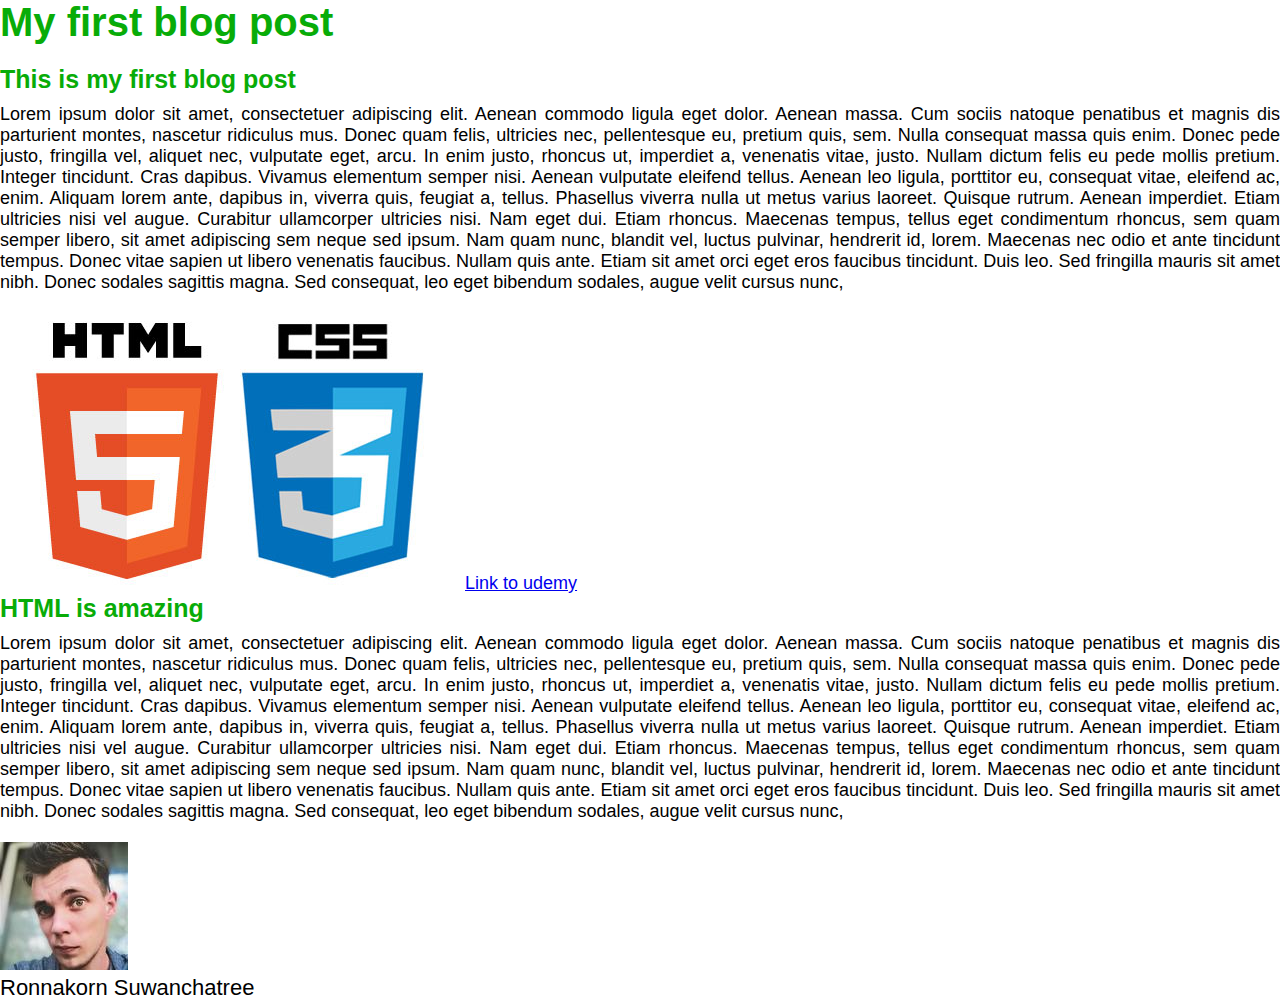
==== index.html @ f3822880 "The CSS box model and use box-sizing" ====
<!DOCTYPE html>
<html>
    
    <head>
        <title>My first blog post</title>
        <link rel="stylesheet" type="text/css" href="stlye.css">
    </head>
    
    <body>
        <h1>My first blog post</h1>
        <h2>This is my first blog post</h2>
        <p class="main-text">
        Lorem ipsum dolor sit amet, consectetuer adipiscing elit. Aenean commodo ligula eget dolor. Aenean massa. Cum sociis natoque penatibus et magnis dis parturient montes, nascetur ridiculus mus. Donec quam felis, ultricies nec, pellentesque eu, pretium quis, sem. Nulla consequat massa quis enim. Donec pede justo, fringilla vel, aliquet nec, vulputate eget, arcu. In enim justo, rhoncus ut, imperdiet a, venenatis vitae, justo. Nullam dictum felis eu pede mollis pretium. Integer tincidunt. Cras dapibus. Vivamus elementum semper nisi. Aenean vulputate eleifend tellus. Aenean leo ligula, porttitor eu, consequat vitae, eleifend ac, enim. Aliquam lorem ante, dapibus in, viverra quis, feugiat a, tellus. Phasellus viverra nulla ut metus varius laoreet. Quisque rutrum. Aenean imperdiet. Etiam ultricies nisi vel augue. Curabitur ullamcorper ultricies nisi. Nam eget dui. Etiam rhoncus. Maecenas tempus, tellus eget condimentum rhoncus, sem quam semper libero, sit amet adipiscing sem neque sed ipsum. Nam quam nunc, blandit vel, luctus pulvinar, hendrerit id, lorem. Maecenas nec odio et ante tincidunt tempus. Donec vitae sapien ut libero venenatis faucibus. Nullam quis ante. Etiam sit amet orci eget eros faucibus tincidunt. Duis leo. Sed fringilla mauris sit amet nibh. Donec sodales sagittis magna. Sed consequat, leo eget bibendum sodales, augue velit cursus nunc,
        </p>
        
        <img src="logo.jpg" alt="HTML5 logo">
        <a href="http://www.udemy.com" target="_blank">Link to udemy</a>
        
        <h2>HTML is amazing</h2>
        <p class="main-text">
        Lorem ipsum dolor sit amet, consectetuer adipiscing elit. Aenean commodo ligula eget dolor. Aenean massa. Cum sociis natoque penatibus et magnis dis parturient montes, nascetur ridiculus mus. Donec quam felis, ultricies nec, pellentesque eu, pretium quis, sem. Nulla consequat massa quis enim. Donec pede justo, fringilla vel, aliquet nec, vulputate eget, arcu. In enim justo, rhoncus ut, imperdiet a, venenatis vitae, justo. Nullam dictum felis eu pede mollis pretium. Integer tincidunt. Cras dapibus. Vivamus elementum semper nisi. Aenean vulputate eleifend tellus. Aenean leo ligula, porttitor eu, consequat vitae, eleifend ac, enim. Aliquam lorem ante, dapibus in, viverra quis, feugiat a, tellus. Phasellus viverra nulla ut metus varius laoreet. Quisque rutrum. Aenean imperdiet. Etiam ultricies nisi vel augue. Curabitur ullamcorper ultricies nisi. Nam eget dui. Etiam rhoncus. Maecenas tempus, tellus eget condimentum rhoncus, sem quam semper libero, sit amet adipiscing sem neque sed ipsum. Nam quam nunc, blandit vel, luctus pulvinar, hendrerit id, lorem. Maecenas nec odio et ante tincidunt tempus. Donec vitae sapien ut libero venenatis faucibus. Nullam quis ante. Etiam sit amet orci eget eros faucibus tincidunt. Duis leo. Sed fringilla mauris sit amet nibh. Donec sodales sagittis magna. Sed consequat, leo eget bibendum sodales, augue velit cursus nunc,
        </p>
        
        <img src="author.jpg" alt="Author photo">
        <p class="author-text">Ronnakorn Suwanchatree</p>
    </body>
    
</html>
---- stlye.css ----
* {
    margin: 0;
    padding: 0;
    box-sizing: border-box;
}

body {
    font-family: Helvetica Neue, Arial;
    font-size: 18px;
}

h1, h2 {
    color: #08ac08;
}

h1 {    
    font-size: 40px;
    margin-bottom: 20px;
}

h2 {
    font-size: 25px;
    margin-bottom: 10px;
}

.main-text {
    text-align: justify;
    margin-bottom: 20px;
}

.author-text {
    font-size: 22px;
}
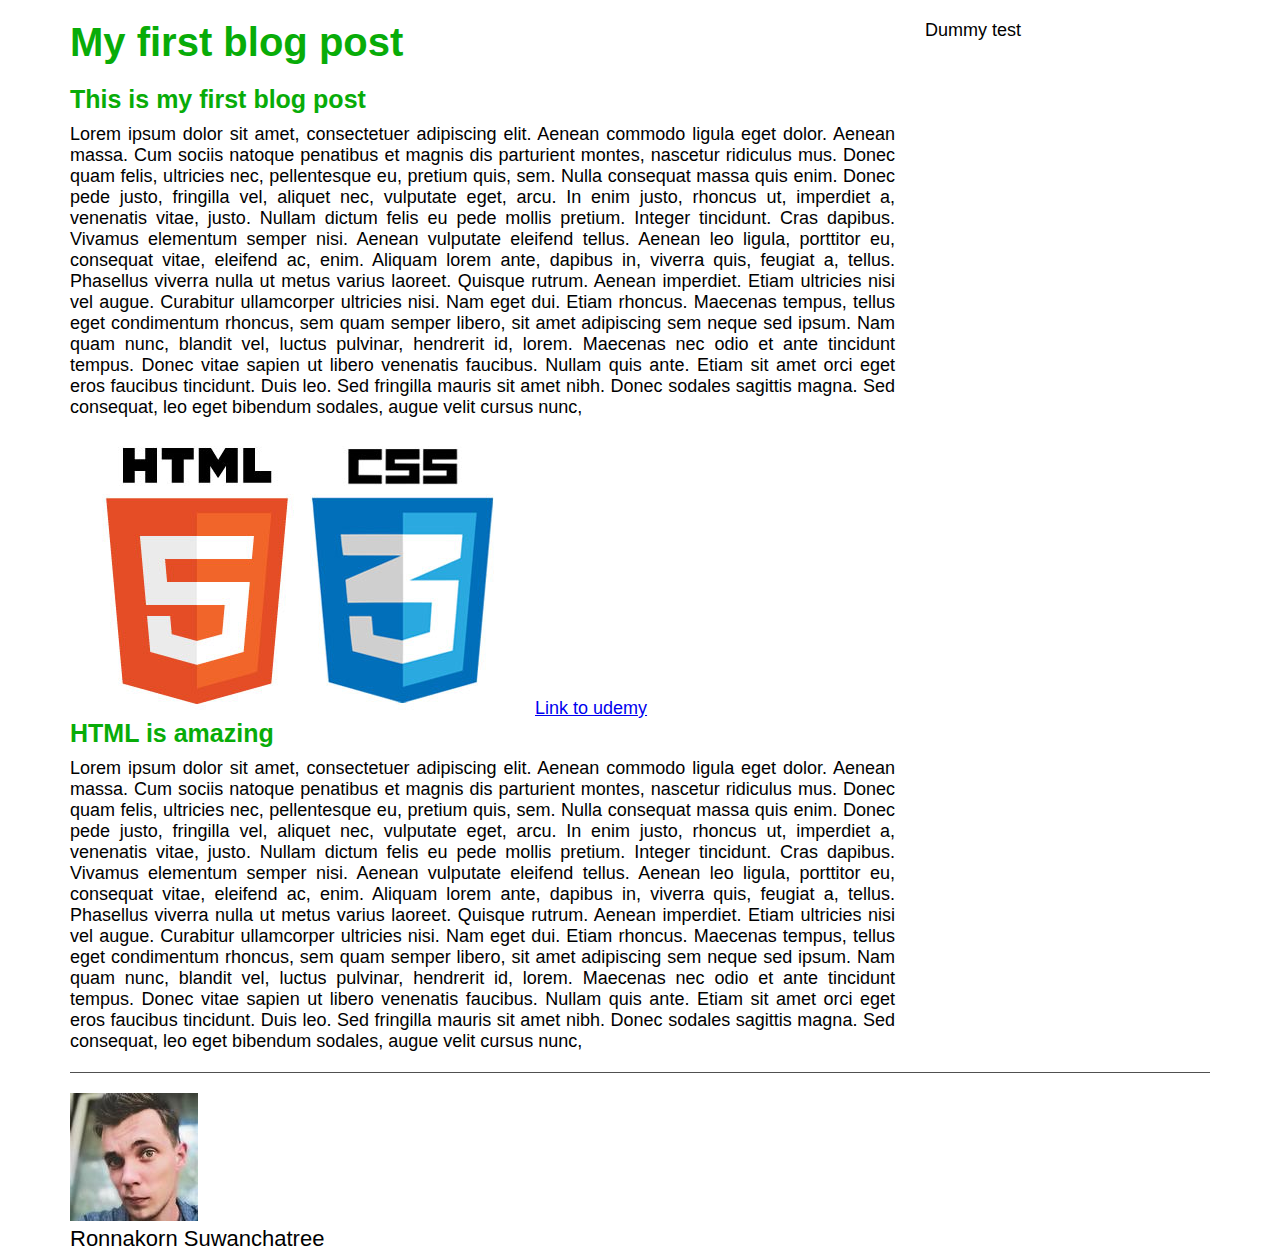
==== commit 5691de7c: "Simple layout use div float clear" ====
--- a/index.html
+++ b/index.html
@@ -1,28 +1,40 @@
 <!DOCTYPE html>
 <html>
-    
+
     <head>
         <title>My first blog post</title>
         <link rel="stylesheet" type="text/css" href="stlye.css">
     </head>
-    
+
     <body>
-        <h1>My first blog post</h1>
-        <h2>This is my first blog post</h2>
-        <p class="main-text">
-        Lorem ipsum dolor sit amet, consectetuer adipiscing elit. Aenean commodo ligula eget dolor. Aenean massa. Cum sociis natoque penatibus et magnis dis parturient montes, nascetur ridiculus mus. Donec quam felis, ultricies nec, pellentesque eu, pretium quis, sem. Nulla consequat massa quis enim. Donec pede justo, fringilla vel, aliquet nec, vulputate eget, arcu. In enim justo, rhoncus ut, imperdiet a, venenatis vitae, justo. Nullam dictum felis eu pede mollis pretium. Integer tincidunt. Cras dapibus. Vivamus elementum semper nisi. Aenean vulputate eleifend tellus. Aenean leo ligula, porttitor eu, consequat vitae, eleifend ac, enim. Aliquam lorem ante, dapibus in, viverra quis, feugiat a, tellus. Phasellus viverra nulla ut metus varius laoreet. Quisque rutrum. Aenean imperdiet. Etiam ultricies nisi vel augue. Curabitur ullamcorper ultricies nisi. Nam eget dui. Etiam rhoncus. Maecenas tempus, tellus eget condimentum rhoncus, sem quam semper libero, sit amet adipiscing sem neque sed ipsum. Nam quam nunc, blandit vel, luctus pulvinar, hendrerit id, lorem. Maecenas nec odio et ante tincidunt tempus. Donec vitae sapien ut libero venenatis faucibus. Nullam quis ante. Etiam sit amet orci eget eros faucibus tincidunt. Duis leo. Sed fringilla mauris sit amet nibh. Donec sodales sagittis magna. Sed consequat, leo eget bibendum sodales, augue velit cursus nunc,
-        </p>
-        
-        <img src="logo.jpg" alt="HTML5 logo">
-        <a href="http://www.udemy.com" target="_blank">Link to udemy</a>
-        
-        <h2>HTML is amazing</h2>
-        <p class="main-text">
-        Lorem ipsum dolor sit amet, consectetuer adipiscing elit. Aenean commodo ligula eget dolor. Aenean massa. Cum sociis natoque penatibus et magnis dis parturient montes, nascetur ridiculus mus. Donec quam felis, ultricies nec, pellentesque eu, pretium quis, sem. Nulla consequat massa quis enim. Donec pede justo, fringilla vel, aliquet nec, vulputate eget, arcu. In enim justo, rhoncus ut, imperdiet a, venenatis vitae, justo. Nullam dictum felis eu pede mollis pretium. Integer tincidunt. Cras dapibus. Vivamus elementum semper nisi. Aenean vulputate eleifend tellus. Aenean leo ligula, porttitor eu, consequat vitae, eleifend ac, enim. Aliquam lorem ante, dapibus in, viverra quis, feugiat a, tellus. Phasellus viverra nulla ut metus varius laoreet. Quisque rutrum. Aenean imperdiet. Etiam ultricies nisi vel augue. Curabitur ullamcorper ultricies nisi. Nam eget dui. Etiam rhoncus. Maecenas tempus, tellus eget condimentum rhoncus, sem quam semper libero, sit amet adipiscing sem neque sed ipsum. Nam quam nunc, blandit vel, luctus pulvinar, hendrerit id, lorem. Maecenas nec odio et ante tincidunt tempus. Donec vitae sapien ut libero venenatis faucibus. Nullam quis ante. Etiam sit amet orci eget eros faucibus tincidunt. Duis leo. Sed fringilla mauris sit amet nibh. Donec sodales sagittis magna. Sed consequat, leo eget bibendum sodales, augue velit cursus nunc,
-        </p>
-        
-        <img src="author.jpg" alt="Author photo">
-        <p class="author-text">Ronnakorn Suwanchatree</p>
+        <div class="container">
+            <div class="blog-post">
+                <h1>My first blog post</h1>
+                <h2>This is my first blog post</h2>
+                <p class="main-text">
+                    Lorem ipsum dolor sit amet, consectetuer adipiscing elit. Aenean commodo ligula eget dolor. Aenean massa. Cum sociis natoque penatibus et magnis dis parturient montes, nascetur ridiculus mus. Donec quam felis, ultricies nec, pellentesque eu, pretium quis, sem. Nulla consequat massa quis enim. Donec pede justo, fringilla vel, aliquet nec, vulputate eget, arcu. In enim justo, rhoncus ut, imperdiet a, venenatis vitae, justo. Nullam dictum felis eu pede mollis pretium. Integer tincidunt. Cras dapibus. Vivamus elementum semper nisi. Aenean vulputate eleifend tellus. Aenean leo ligula, porttitor eu, consequat vitae, eleifend ac, enim. Aliquam lorem ante, dapibus in, viverra quis, feugiat a, tellus. Phasellus viverra nulla ut metus varius laoreet. Quisque rutrum. Aenean imperdiet. Etiam ultricies nisi vel augue. Curabitur ullamcorper ultricies nisi. Nam eget dui. Etiam rhoncus. Maecenas tempus, tellus eget condimentum rhoncus, sem quam semper libero, sit amet adipiscing sem neque sed ipsum. Nam quam nunc, blandit vel, luctus pulvinar, hendrerit id, lorem. Maecenas nec odio et ante tincidunt tempus. Donec vitae sapien ut libero venenatis faucibus. Nullam quis ante. Etiam sit amet orci eget eros faucibus tincidunt. Duis leo. Sed fringilla mauris sit amet nibh. Donec sodales sagittis magna. Sed consequat, leo eget bibendum sodales, augue velit cursus nunc,
+                </p>
+
+                <img src="logo.jpg" alt="HTML5 logo">
+                <a href="http://www.udemy.com" target="_blank">Link to udemy</a>
+
+                <h2>HTML is amazing</h2>
+                <p class="main-text">
+                    Lorem ipsum dolor sit amet, consectetuer adipiscing elit. Aenean commodo ligula eget dolor. Aenean massa. Cum sociis natoque penatibus et magnis dis parturient montes, nascetur ridiculus mus. Donec quam felis, ultricies nec, pellentesque eu, pretium quis, sem. Nulla consequat massa quis enim. Donec pede justo, fringilla vel, aliquet nec, vulputate eget, arcu. In enim justo, rhoncus ut, imperdiet a, venenatis vitae, justo. Nullam dictum felis eu pede mollis pretium. Integer tincidunt. Cras dapibus. Vivamus elementum semper nisi. Aenean vulputate eleifend tellus. Aenean leo ligula, porttitor eu, consequat vitae, eleifend ac, enim. Aliquam lorem ante, dapibus in, viverra quis, feugiat a, tellus. Phasellus viverra nulla ut metus varius laoreet. Quisque rutrum. Aenean imperdiet. Etiam ultricies nisi vel augue. Curabitur ullamcorper ultricies nisi. Nam eget dui. Etiam rhoncus. Maecenas tempus, tellus eget condimentum rhoncus, sem quam semper libero, sit amet adipiscing sem neque sed ipsum. Nam quam nunc, blandit vel, luctus pulvinar, hendrerit id, lorem. Maecenas nec odio et ante tincidunt tempus. Donec vitae sapien ut libero venenatis faucibus. Nullam quis ante. Etiam sit amet orci eget eros faucibus tincidunt. Duis leo. Sed fringilla mauris sit amet nibh. Donec sodales sagittis magna. Sed consequat, leo eget bibendum sodales, augue velit cursus nunc,
+                </p>
+            </div>
+
+            <div class="other-posts">
+                Dummy test
+            </div>
+
+            <div class="clearfix"></div>
+
+            <div class="author-box">
+                <img src="author.jpg" alt="Author photo">
+                <p class="author-text">Ronnakorn Suwanchatree</p>
+            </div>
+        </div>
     </body>
-    
+
 </html>
--- a/stlye.css
+++ b/stlye.css
@@ -2,6 +2,12 @@
     margin: 0;
     padding: 0;
     box-sizing: border-box;
+}
+
+.clearfix:after {
+    content: "";
+    display: table;
+    clear: both;
 }
 
 body {
@@ -13,7 +19,7 @@
     color: #08ac08;
 }
 
-h1 {    
+h1 {
     font-size: 40px;
     margin-bottom: 20px;
 }
@@ -31,3 +37,24 @@
 .author-text {
     font-size: 22px;
 }
+
+.container {
+    width: 1140px;
+    margin: 20px auto 0 auto;
+}
+
+.blog-post {
+    width: 75%;
+    float: left;
+    padding-right: 30px;
+}
+
+.other-posts {
+    width: 25%;
+    float: left;
+}
+
+.author-box {
+    padding-top: 20px;
+    border-top: 1px solid #505050;
+}
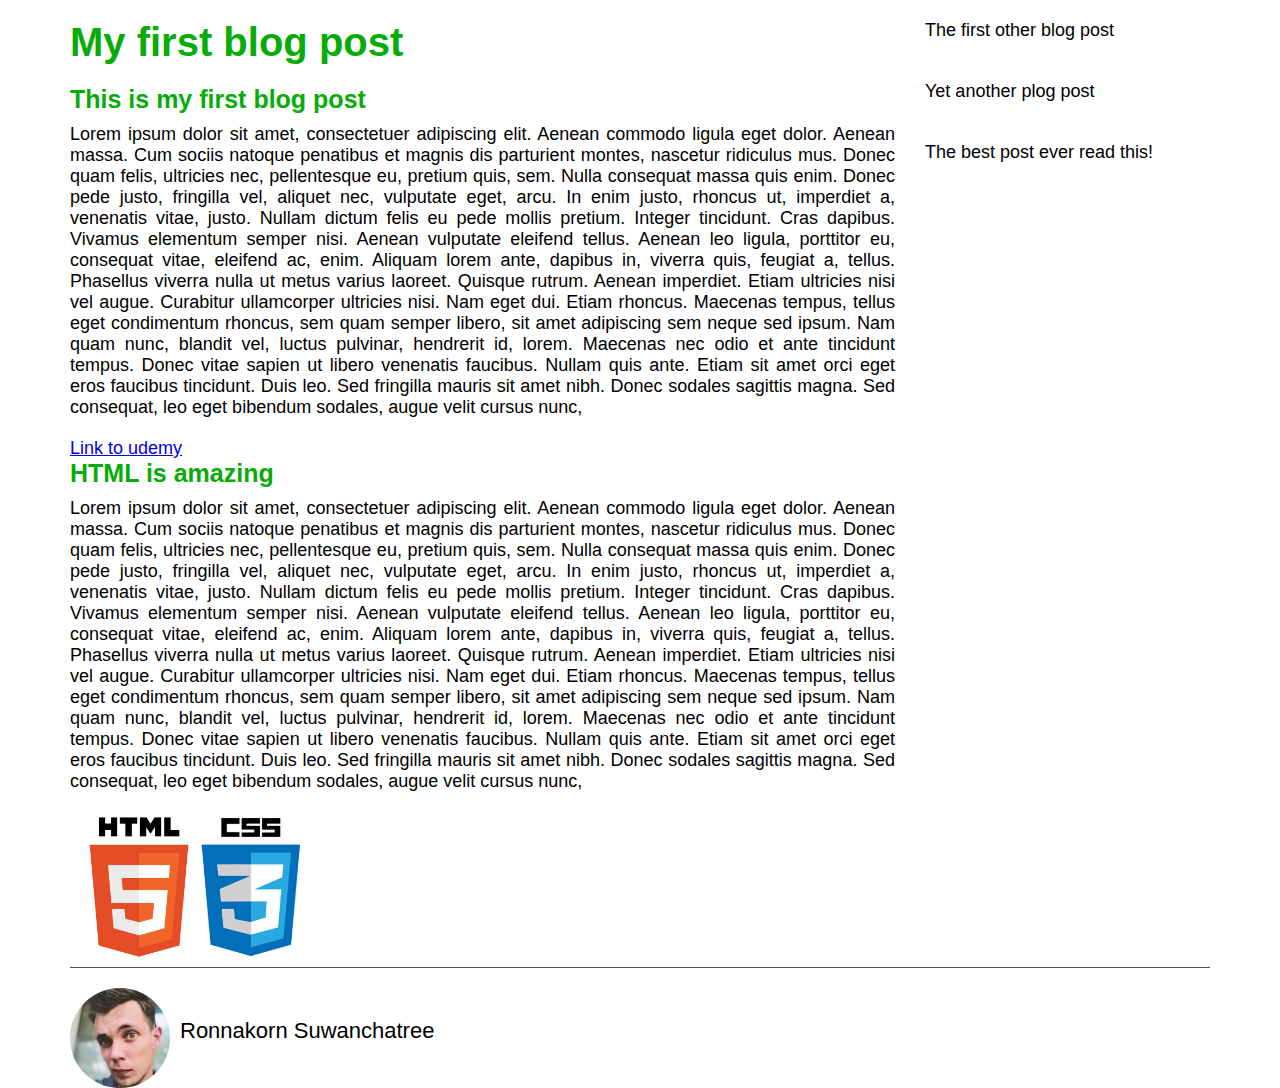
==== commit 336ec333: "Polishing blog post" ====
--- a/index.html
+++ b/index.html
@@ -15,17 +15,27 @@
                     Lorem ipsum dolor sit amet, consectetuer adipiscing elit. Aenean commodo ligula eget dolor. Aenean massa. Cum sociis natoque penatibus et magnis dis parturient montes, nascetur ridiculus mus. Donec quam felis, ultricies nec, pellentesque eu, pretium quis, sem. Nulla consequat massa quis enim. Donec pede justo, fringilla vel, aliquet nec, vulputate eget, arcu. In enim justo, rhoncus ut, imperdiet a, venenatis vitae, justo. Nullam dictum felis eu pede mollis pretium. Integer tincidunt. Cras dapibus. Vivamus elementum semper nisi. Aenean vulputate eleifend tellus. Aenean leo ligula, porttitor eu, consequat vitae, eleifend ac, enim. Aliquam lorem ante, dapibus in, viverra quis, feugiat a, tellus. Phasellus viverra nulla ut metus varius laoreet. Quisque rutrum. Aenean imperdiet. Etiam ultricies nisi vel augue. Curabitur ullamcorper ultricies nisi. Nam eget dui. Etiam rhoncus. Maecenas tempus, tellus eget condimentum rhoncus, sem quam semper libero, sit amet adipiscing sem neque sed ipsum. Nam quam nunc, blandit vel, luctus pulvinar, hendrerit id, lorem. Maecenas nec odio et ante tincidunt tempus. Donec vitae sapien ut libero venenatis faucibus. Nullam quis ante. Etiam sit amet orci eget eros faucibus tincidunt. Duis leo. Sed fringilla mauris sit amet nibh. Donec sodales sagittis magna. Sed consequat, leo eget bibendum sodales, augue velit cursus nunc,
                 </p>
 
-                <img src="logo.jpg" alt="HTML5 logo">
                 <a href="http://www.udemy.com" target="_blank">Link to udemy</a>
 
                 <h2>HTML is amazing</h2>
                 <p class="main-text">
                     Lorem ipsum dolor sit amet, consectetuer adipiscing elit. Aenean commodo ligula eget dolor. Aenean massa. Cum sociis natoque penatibus et magnis dis parturient montes, nascetur ridiculus mus. Donec quam felis, ultricies nec, pellentesque eu, pretium quis, sem. Nulla consequat massa quis enim. Donec pede justo, fringilla vel, aliquet nec, vulputate eget, arcu. In enim justo, rhoncus ut, imperdiet a, venenatis vitae, justo. Nullam dictum felis eu pede mollis pretium. Integer tincidunt. Cras dapibus. Vivamus elementum semper nisi. Aenean vulputate eleifend tellus. Aenean leo ligula, porttitor eu, consequat vitae, eleifend ac, enim. Aliquam lorem ante, dapibus in, viverra quis, feugiat a, tellus. Phasellus viverra nulla ut metus varius laoreet. Quisque rutrum. Aenean imperdiet. Etiam ultricies nisi vel augue. Curabitur ullamcorper ultricies nisi. Nam eget dui. Etiam rhoncus. Maecenas tempus, tellus eget condimentum rhoncus, sem quam semper libero, sit amet adipiscing sem neque sed ipsum. Nam quam nunc, blandit vel, luctus pulvinar, hendrerit id, lorem. Maecenas nec odio et ante tincidunt tempus. Donec vitae sapien ut libero venenatis faucibus. Nullam quis ante. Etiam sit amet orci eget eros faucibus tincidunt. Duis leo. Sed fringilla mauris sit amet nibh. Donec sodales sagittis magna. Sed consequat, leo eget bibendum sodales, augue velit cursus nunc,
                 </p>
+                <img src="logo.jpg" alt="HTML5 logo">
             </div>
 
             <div class="other-posts">
-                Dummy test
+                <div class="other">
+                    The first other blog post
+                </div>
+
+                <div class="other">
+                    Yet another plog post
+                </div>
+
+                <div class="other">
+                    The best post ever read this!
+                </div>
             </div>
 
             <div class="clearfix"></div>
--- a/stlye.css
+++ b/stlye.css
@@ -36,6 +36,9 @@
 
 .author-text {
     font-size: 22px;
+    float: left;
+    margin-top: 30px;
+    margin-left: 10px;
 }
 
 .container {
@@ -58,3 +61,19 @@
     padding-top: 20px;
     border-top: 1px solid #505050;
 }
+
+.other {
+    margin-bottom: 40px;
+}
+
+.author-box img {
+    height: 100px;
+    width: 100px;
+    border-radius: 50%;
+    float: left;
+}
+
+.blog-post img {
+    height: 150px;
+    width: auto;
+}
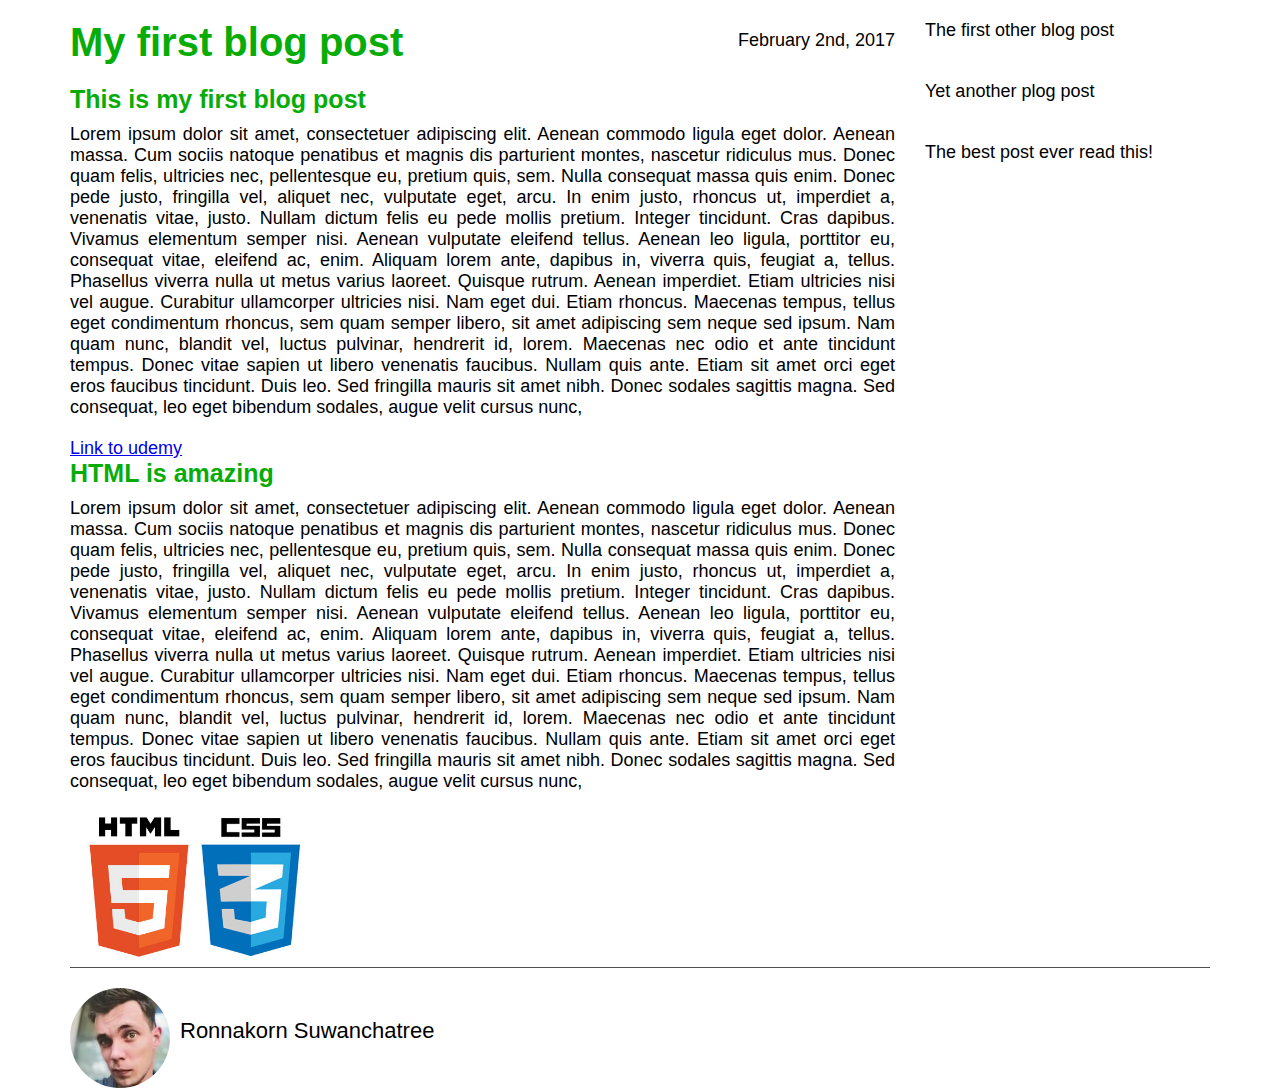
==== commit 74249295: "Position Relative and Absolute" ====
--- a/index.html
+++ b/index.html
@@ -10,6 +10,8 @@
         <div class="container">
             <div class="blog-post">
                 <h1>My first blog post</h1>
+                <p class="date">February 2nd, 2017</p>
+
                 <h2>This is my first blog post</h2>
                 <p class="main-text">
                     Lorem ipsum dolor sit amet, consectetuer adipiscing elit. Aenean commodo ligula eget dolor. Aenean massa. Cum sociis natoque penatibus et magnis dis parturient montes, nascetur ridiculus mus. Donec quam felis, ultricies nec, pellentesque eu, pretium quis, sem. Nulla consequat massa quis enim. Donec pede justo, fringilla vel, aliquet nec, vulputate eget, arcu. In enim justo, rhoncus ut, imperdiet a, venenatis vitae, justo. Nullam dictum felis eu pede mollis pretium. Integer tincidunt. Cras dapibus. Vivamus elementum semper nisi. Aenean vulputate eleifend tellus. Aenean leo ligula, porttitor eu, consequat vitae, eleifend ac, enim. Aliquam lorem ante, dapibus in, viverra quis, feugiat a, tellus. Phasellus viverra nulla ut metus varius laoreet. Quisque rutrum. Aenean imperdiet. Etiam ultricies nisi vel augue. Curabitur ullamcorper ultricies nisi. Nam eget dui. Etiam rhoncus. Maecenas tempus, tellus eget condimentum rhoncus, sem quam semper libero, sit amet adipiscing sem neque sed ipsum. Nam quam nunc, blandit vel, luctus pulvinar, hendrerit id, lorem. Maecenas nec odio et ante tincidunt tempus. Donec vitae sapien ut libero venenatis faucibus. Nullam quis ante. Etiam sit amet orci eget eros faucibus tincidunt. Duis leo. Sed fringilla mauris sit amet nibh. Donec sodales sagittis magna. Sed consequat, leo eget bibendum sodales, augue velit cursus nunc,
--- a/stlye.css
+++ b/stlye.css
@@ -50,6 +50,7 @@
     width: 75%;
     float: left;
     padding-right: 30px;
+    position: relative;
 }
 
 .other-posts {
@@ -77,3 +78,11 @@
     height: 150px;
     width: auto;
 }
+
+
+
+.date {
+    position: absolute;
+    top: 10px;
+    right: 30px;
+}
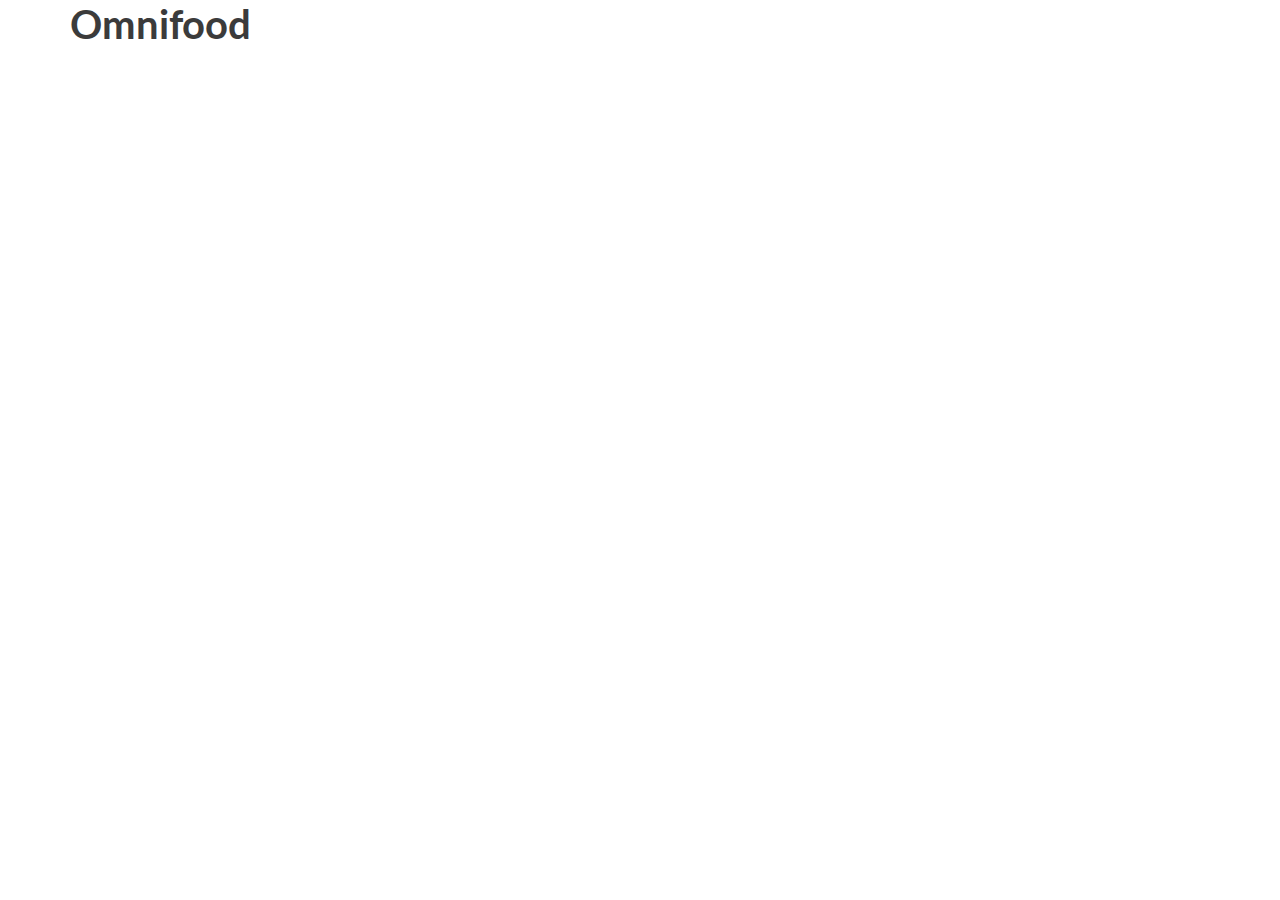
==== commit 0a1bea08: "Geting start on Responsive Webside" ====
--- a/index.html
+++ b/index.html
@@ -1,52 +1,19 @@
 <!DOCTYPE html>
 <html>
-
     <head>
-        <title>My first blog post</title>
-        <link rel="stylesheet" type="text/css" href="stlye.css">
+        <meta charset="utf-8">
+        <link rel="stylesheet" type="text/css" href="vendors/css/normalize.css">
+        <link rel="stylesheet" type="text/css" href="vendors/css/grid.css">
+        <link rel="stylesheet" type="text/css" href="resources/css/style.css">
+        <link href="https://fonts.googleapis.com/css?family=Lato" rel="stylesheet">
+        <title>Omnifood</title>
     </head>
 
     <body>
-        <div class="container">
-            <div class="blog-post">
-                <h1>My first blog post</h1>
-                <p class="date">February 2nd, 2017</p>
-
-                <h2>This is my first blog post</h2>
-                <p class="main-text">
-                    Lorem ipsum dolor sit amet, consectetuer adipiscing elit. Aenean commodo ligula eget dolor. Aenean massa. Cum sociis natoque penatibus et magnis dis parturient montes, nascetur ridiculus mus. Donec quam felis, ultricies nec, pellentesque eu, pretium quis, sem. Nulla consequat massa quis enim. Donec pede justo, fringilla vel, aliquet nec, vulputate eget, arcu. In enim justo, rhoncus ut, imperdiet a, venenatis vitae, justo. Nullam dictum felis eu pede mollis pretium. Integer tincidunt. Cras dapibus. Vivamus elementum semper nisi. Aenean vulputate eleifend tellus. Aenean leo ligula, porttitor eu, consequat vitae, eleifend ac, enim. Aliquam lorem ante, dapibus in, viverra quis, feugiat a, tellus. Phasellus viverra nulla ut metus varius laoreet. Quisque rutrum. Aenean imperdiet. Etiam ultricies nisi vel augue. Curabitur ullamcorper ultricies nisi. Nam eget dui. Etiam rhoncus. Maecenas tempus, tellus eget condimentum rhoncus, sem quam semper libero, sit amet adipiscing sem neque sed ipsum. Nam quam nunc, blandit vel, luctus pulvinar, hendrerit id, lorem. Maecenas nec odio et ante tincidunt tempus. Donec vitae sapien ut libero venenatis faucibus. Nullam quis ante. Etiam sit amet orci eget eros faucibus tincidunt. Duis leo. Sed fringilla mauris sit amet nibh. Donec sodales sagittis magna. Sed consequat, leo eget bibendum sodales, augue velit cursus nunc,
-                </p>
-
-                <a href="http://www.udemy.com" target="_blank">Link to udemy</a>
-
-                <h2>HTML is amazing</h2>
-                <p class="main-text">
-                    Lorem ipsum dolor sit amet, consectetuer adipiscing elit. Aenean commodo ligula eget dolor. Aenean massa. Cum sociis natoque penatibus et magnis dis parturient montes, nascetur ridiculus mus. Donec quam felis, ultricies nec, pellentesque eu, pretium quis, sem. Nulla consequat massa quis enim. Donec pede justo, fringilla vel, aliquet nec, vulputate eget, arcu. In enim justo, rhoncus ut, imperdiet a, venenatis vitae, justo. Nullam dictum felis eu pede mollis pretium. Integer tincidunt. Cras dapibus. Vivamus elementum semper nisi. Aenean vulputate eleifend tellus. Aenean leo ligula, porttitor eu, consequat vitae, eleifend ac, enim. Aliquam lorem ante, dapibus in, viverra quis, feugiat a, tellus. Phasellus viverra nulla ut metus varius laoreet. Quisque rutrum. Aenean imperdiet. Etiam ultricies nisi vel augue. Curabitur ullamcorper ultricies nisi. Nam eget dui. Etiam rhoncus. Maecenas tempus, tellus eget condimentum rhoncus, sem quam semper libero, sit amet adipiscing sem neque sed ipsum. Nam quam nunc, blandit vel, luctus pulvinar, hendrerit id, lorem. Maecenas nec odio et ante tincidunt tempus. Donec vitae sapien ut libero venenatis faucibus. Nullam quis ante. Etiam sit amet orci eget eros faucibus tincidunt. Duis leo. Sed fringilla mauris sit amet nibh. Donec sodales sagittis magna. Sed consequat, leo eget bibendum sodales, augue velit cursus nunc,
-                </p>
-                <img src="logo.jpg" alt="HTML5 logo">
-            </div>
-
-            <div class="other-posts">
-                <div class="other">
-                    The first other blog post
-                </div>
-
-                <div class="other">
-                    Yet another plog post
-                </div>
-
-                <div class="other">
-                    The best post ever read this!
-                </div>
-            </div>
-
-            <div class="clearfix"></div>
-
-            <div class="author-box">
-                <img src="author.jpg" alt="Author photo">
-                <p class="author-text">Ronnakorn Suwanchatree</p>
-            </div>
+        <div class="row">
+            <h1>Omnifood</h1>
         </div>
     </body>
 
+
 </html>
--- a/vendors/css/grid.css
+++ b/vendors/css/grid.css
@@ -0,0 +1,689 @@
+
+/*  SECTIONS  ============================================================================= */
+
+.section {
+	clear: both;
+	padding: 0px;
+	margin: 0px;
+}
+
+/*  GROUPING  ============================================================================= */
+
+.row {
+    zoom: 1; /* For IE 6/7 (trigger hasLayout) */
+}
+
+.row:before,
+.row:after {
+    content:"";
+    display:table;
+}
+.row:after {
+    clear:both;
+}
+
+/*  GRID COLUMN SETUP   ==================================================================== */
+
+.col {
+	display: block;
+	float:left;
+	margin: 1% 0 1% 1.6%;
+}
+
+.col:first-child { margin-left: 0; } /* all browsers except IE6 and lower */
+
+
+/*  REMOVE MARGINS AS ALL GO FULL WIDTH AT 480 PIXELS */
+
+@media only screen and (max-width: 480px) {
+	.col {
+		/*margin: 1% 0 1% 0%;*/
+        margin: 0;
+	}
+}
+
+
+/*  GRID OF TWO   ============================================================================= */
+
+
+.span-2-of-2 {
+	width: 100%;
+}
+
+.span-1-of-2 {
+	width: 49.2%;
+}
+
+/*  GO FULL WIDTH AT LESS THAN 480 PIXELS */
+
+@media only screen and (max-width: 480px) {
+	.span-2-of-2 {
+		width: 100%;
+	}
+	.span-1-of-2 {
+		width: 100%;
+	}
+}
+
+
+/*  GRID OF THREE   ============================================================================= */
+
+
+.span-3-of-3 {
+	width: 100%;
+}
+
+.span-2-of-3 {
+	width: 66.13%;
+}
+
+.span-1-of-3 {
+	width: 32.26%;
+}
+
+
+/*  GO FULL WIDTH AT LESS THAN 480 PIXELS */
+
+@media only screen and (max-width: 480px) {
+	.span-3-of-3 {
+		width: 100%;
+	}
+	.span-2-of-3 {
+		width: 100%;
+	}
+	.span-1-of-3 {
+		width: 100%;
+	}
+}
+
+/*  GRID OF FOUR   ============================================================================= */
+
+
+.span-4-of-4 {
+	width: 100%;
+}
+
+.span-3-of-4 {
+	width: 74.6%;
+}
+
+.span-2-of-4 {
+	width: 49.2%;
+}
+
+.span-1-of-4 {
+	width: 23.8%;
+}
+
+
+/*  GO FULL WIDTH AT LESS THAN 480 PIXELS */
+
+@media only screen and (max-width: 480px) {
+	.span-4-of-4 {
+		width: 100%;
+	}
+	.span-3-of-4 {
+		width: 100%;
+	}
+	.span-2-of-4 {
+		width: 100%;
+	}
+	.span-1-of-4 {
+		width: 100%;
+	}
+}
+
+
+/*  GRID OF FIVE   ============================================================================= */
+
+
+.span-5-of-5 {
+	width: 100%;
+}
+
+.span-4-of-5 {
+  	width: 79.68%;
+}
+
+.span-3-of-5 {
+  	width: 59.36%;
+}
+
+.span-2-of-5 {
+  	width: 39.04%;
+}
+
+.span-1-of-5 {
+  	width: 18.72%;
+}
+
+
+/*  GO FULL WIDTH AT LESS THAN 480 PIXELS */
+
+@media only screen and (max-width: 480px) {
+	.span-5-of-5 {
+		width: 100%;
+	}
+	.span-4-of-5 {
+		width: 100%;
+	}
+	.span-3-of-5 {
+		width: 100%;
+	}
+	.span-2-of-5 {
+		width: 100%;
+	}
+	.span-1-of-5 {
+		width: 100%;
+	}
+}
+
+
+/*  GRID OF SIX   ============================================================================= */
+
+
+.span-6-of-6 {
+	width: 100%;
+}
+
+.span-5-of-6 {
+  	width: 83.06%;
+}
+
+.span-4-of-6 {
+  	width: 66.13%;
+}
+
+.span-3-of-6 {
+  	width: 49.2%;
+}
+
+.span-2-of-6 {
+  	width: 32.26%;
+}
+
+.span-1-of-6 {
+  	width: 15.33%;
+}
+
+
+/*  GO FULL WIDTH AT LESS THAN 480 PIXELS */
+
+@media only screen and (max-width: 480px) {
+	.span-6-of-6 {
+		width: 100%;
+	}
+	.span-5-of-6 {
+		width: 100%;
+	}
+	.span-4-of-6 {
+		width: 100%;
+	}
+	.span-3-of-6 {
+		width: 100%;
+	}
+	.span-2-of-6 {
+		width: 100%;
+	}
+	.span-1-of-6 {
+		width: 100%;
+	}
+}
+
+
+
+/*  GRID OF SEVEN   ============================================================================= */
+
+
+.span-7-of-7 {
+	width: 100%;
+}
+
+.span-6-of-7 {
+	width: 85.48%;
+}
+
+.span-5-of-7 {
+  	width: 70.97%;
+}
+
+.span-4-of-7 {
+  	width: 56.45%;
+}
+
+.span-3-of-7 {
+  	width: 41.94%;
+}
+
+.span-2-of-7 {
+  	width: 27.42%;
+}
+
+.span-1-of-7 {
+  	width: 12.91%;
+}
+
+
+/*  GO FULL WIDTH AT LESS THAN 480 PIXELS */
+
+@media only screen and (max-width: 480px) {
+	.span-7-of-7 {
+		width: 100%;
+	}
+	.span-6-of-7 {
+		width: 100%;
+	}
+	.span-5-of-7 {
+		width: 100%;
+	}
+	.span-4-of-7 {
+		width: 100%;
+	}
+	.span-3-of-7 {
+		width: 100%;
+	}
+	.span-2-of-7 {
+		width: 100%;
+	}
+	.span-1-of-7 {
+		width: 100%;
+	}
+}
+
+
+/*  GRID OF EIGHT   ============================================================================= */
+
+
+.span-8-of-8 {
+	width: 100%;
+}
+
+.span-7-of-8 {
+	width: 87.3%;
+}
+
+.span-6-of-8 {
+	width: 74.6%;
+}
+
+.span-5-of-8 {
+	width: 61.9%;
+}
+
+.span-4-of-8 {
+	width: 49.2%;
+}
+
+.span-3-of-8 {
+	width: 36.5%;
+}
+
+.span-2-of-8 {
+	width: 23.8%;
+}
+
+.span-1-of-8 {
+	width: 11.1%;
+}
+
+
+/*  GO FULL WIDTH AT LESS THAN 480 PIXELS */
+
+@media only screen and (max-width: 480px) {
+	.span-8-of-8 {
+		width: 100%;
+	}
+	.span-7-of-8 {
+		width: 100%;
+	}
+	.span-6-of-8 {
+		width: 100%;
+	}
+	.span-5-of-8 {
+		width: 100%;
+	}
+	.span-4-of-8 {
+		width: 100%;
+	}
+	.span-3-of-8 {
+		width: 100%;
+	}
+	.span-2-of-8 {
+		width: 100%;
+	}
+	.span-1-of-8 {
+		width: 100%;
+	}
+}
+
+
+/*  GRID OF NINE   ============================================================================= */
+
+
+.span-9-of-9 {
+	width: 100%;
+}
+
+.span-8-of-9 {
+	width: 88.71%;
+}
+
+.span-7-of-9 {
+	width: 77.42%;
+}
+
+.span-6-of-9 {
+	width: 66.13%;
+}
+
+.span-5-of-9 {
+	width: 54.84%;
+}
+
+.span-4-of-9 {
+	width: 43.55%;
+}
+
+.span-3-of-9 {
+	width: 32.26%;
+}
+
+.span-2-of-9 {
+	width: 20.97%;
+}
+
+.span-1-of-9 {
+	width: 9.68%;
+}
+
+
+/*  GO FULL WIDTH AT LESS THAN 480 PIXELS */
+
+@media only screen and (max-width: 480px) {
+	.span-9-of-9 {
+		width: 100%;
+	}
+	.span-8-of-9 {
+		width: 100%;
+	}
+	.span-7-of-9 {
+		width: 100%;
+	}
+	.span-6-of-9 {
+		width: 100%;
+	}
+	.span-5-of-9 {
+		width: 100%;
+	}
+	.span-4-of-9 {
+		width: 100%;
+	}
+	.span-3-of-9 {
+		width: 100%;
+	}
+	.span-2-of-9 {
+		width: 100%;
+	}
+	.span-1-of-9 {
+		width: 100%;
+	}
+}
+
+
+/*  GRID OF TEN   ============================================================================= */
+
+
+.span-10-of-10 {
+	width: 100%;
+}
+
+.span-9-of-10 {
+	width: 89.84%;
+}
+
+.span-8-of-10 {
+	width: 79.68%;
+}
+
+.span-7-of-10 {
+	width: 69.52%;
+}
+
+.span-6-of-10 {
+	width: 59.36%;
+}
+
+.span-5-of-10 {
+	width: 49.2%;
+}
+
+.span-4-of-10 {
+	width: 39.04%;
+}
+
+.span-3-of-10 {
+	width: 28.88%;
+}
+
+.span-2-of-10 {
+	width: 18.72%;
+}
+
+.span-1-of-10 {
+	width: 8.56%;
+}
+
+
+/*  GO FULL WIDTH AT LESS THAN 480 PIXELS */
+
+@media only screen and (max-width: 480px) {
+	.span-10-of-10 {
+		width: 100%;
+	}
+	.span-9-of-10 {
+		width: 100%;
+	}
+	.span-8-of-10 {
+		width: 100%;
+	}
+	.span-7-of-10 {
+		width: 100%;
+	}
+	.span-6-of-10 {
+		width: 100%;
+	}
+	.span-5-of-10 {
+		width: 100%;
+	}
+	.span-4-of-10 {
+		width: 100%;
+	}
+	.span-3-of-10 {
+		width: 100%;
+	}
+	.span-2-of-10 {
+		width: 100%;
+	}
+	.span-1-of-10 {
+		width: 100%;
+	}
+}
+
+
+/*  GRID OF ELEVEN   ============================================================================= */
+
+.span-11-of-11 {
+	width: 100%;
+}
+
+.span-10-of-11 {
+	width: 90.76%;
+}
+
+.span-9-of-11 {
+	width: 81.52%;
+}
+
+.span-8-of-11 {
+	width: 72.29%;
+}
+
+.span-7-of-11 {
+	width: 63.05%;
+}
+
+.span-6-of-11 {
+	width: 53.81%;
+}
+
+.span-5-of-11 {
+	width: 44.58%;
+}
+
+.span-4-of-11 {
+	width: 35.34%;
+}
+
+.span-3-of-11 {
+	width: 26.1%;
+}
+
+.span-2-of-11 {
+	width: 16.87%;
+}
+
+.span-1-of-11 {
+	width: 7.63%;
+}
+
+
+/*  GO FULL WIDTH AT LESS THAN 480 PIXELS */
+
+@media only screen and (max-width: 480px) {
+	.span-11-of-11 {
+		width: 100%;
+	}
+	.span-10-of-11 {
+		width: 100%;
+	}
+	.span-9-of-11 {
+		width: 100%;
+	}
+	.span-8-of-11 {
+		width: 100%;
+	}
+	.span-7-of-11 {
+		width: 100%;
+	}
+	.span-6-of-11 {
+		width: 100%;
+	}
+	.span-5-of-11 {
+		width: 100%;
+	}
+	.span-4-of-11 {
+		width: 100%;
+	}
+	.span-3-of-11 {
+		width: 100%;
+	}
+	.span-2-of-11 {
+		width: 100%;
+	}
+	.span-1-of-11 {
+		width: 100%;
+	}
+}
+
+
+/*  GRID OF TWELVE   ============================================================================= */
+
+.span-12-of-12 {
+	width: 100%;
+}
+
+.span-11-of-12 {
+	width: 91.53%;
+}
+
+.span-10-of-12 {
+	width: 83.06%;
+}
+
+.span-9-of-12 {
+	width: 74.6%;
+}
+
+.span-8-of-12 {
+	width: 66.13%;
+}
+
+.span-7-of-12 {
+	width: 57.66%;
+}
+
+.span-6-of-12 {
+	width: 49.2%;
+}
+
+.span-5-of-12 {
+	width: 40.73%;
+}
+
+.span-4-of-12 {
+	width: 32.26%;
+}
+
+.span-3-of-12 {
+	width: 23.8%;
+}
+
+.span-2-of-12 {
+	width: 15.33%;
+}
+
+.span-1-of-12 {
+	width: 6.86%;
+}
+
+
+/*  GO FULL WIDTH AT LESS THAN 480 PIXELS */
+
+@media only screen and (max-width: 480px) {
+	.span-12-of-12 {
+		width: 100%;
+	}
+	.span-11-of-12 {
+		width: 100%;
+	}
+	.span-10-of-12 {
+		width: 100%;
+	}
+	.span-9-of-12 {
+		width: 100%;
+	}
+	.span-8-of-12 {
+		width: 100%;
+	}
+	.span-7-of-12 {
+		width: 100%;
+	}
+	.span-6-of-12 {
+		width: 100%;
+	}
+	.span-5-of-12 {
+		width: 100%;
+	}
+	.span-4-of-12 {
+		width: 100%;
+	}
+	.span-3-of-12 {
+		width: 100%;
+	}
+	.span-2-of-12 {
+		width: 100%;
+	}
+	.span-1-of-12 {
+		width: 100%;
+	}
+}
--- a/resources/css/style.css
+++ b/resources/css/style.css
@@ -0,0 +1,19 @@
+* {
+    margin: 0;
+    padding: 0;
+    box-sizing: border-box;
+}
+
+html {
+    background-color: #fff;
+    color: #3b3b3b;
+    font-family: 'Lato', 'Arial', sans-serif;
+    font-weight: 300;
+    font-size: 20px;
+    text-rendering: optimizeLegibility;
+}
+
+.row {
+    max-width: 1140px;
+    margin: 0 auto;
+}
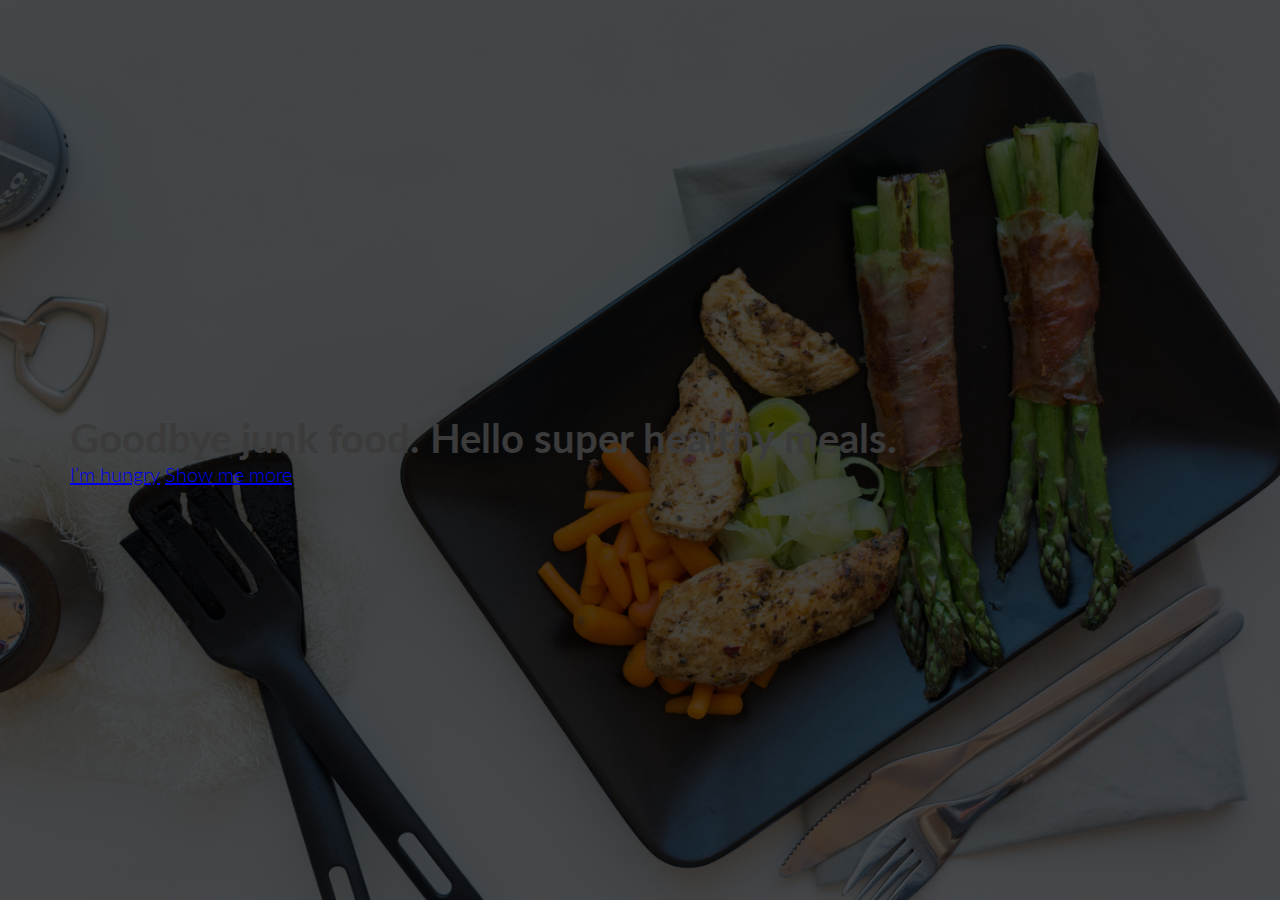
==== commit ff0602f4: "setup background header and set center viewport" ====
--- a/index.html
+++ b/index.html
@@ -10,10 +10,16 @@
     </head>
 
     <body>
-        <div class="row">
-            <h1>Omnifood</h1>
-        </div>
+        <header>
+            <div class="hero-text-box">
+                <h1>Goodbye junk food. Hello super healthy meals.</h1>
+                <a href="#">I’m hungry</a>
+                <a href="#">Show me more</a>
+            </div>
+
+        </header>
+
+
     </body>
 
-
 </html>
--- a/resources/css/style.css
+++ b/resources/css/style.css
@@ -17,3 +17,22 @@
     max-width: 1140px;
     margin: 0 auto;
 }
+
+header {
+    background-image: linear-gradient(rgba(0, 0, 0, 0.7), rgba(0, 0, 0, 0.7)), url(img/hero.jpg);
+    background-size: cover;
+    background-position: center;
+    height: 100vh;
+}
+
+.hero-text-box {
+    position: absolute;
+    width: 1140px;
+    top: 50%;
+    left: 50%;
+    transform: translate(-50%, -50%);
+}
+
+h1 {
+    margin: 0;
+}
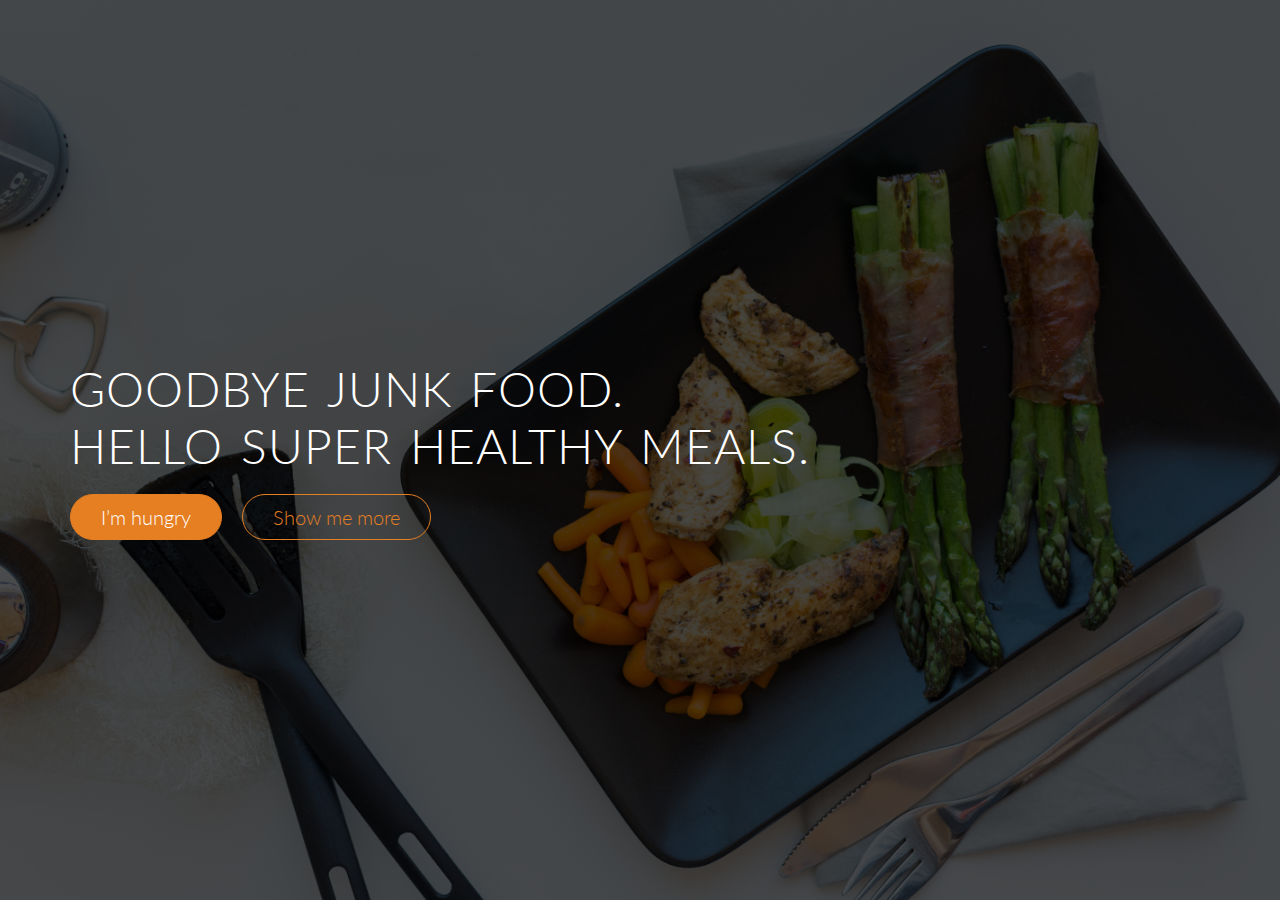
==== commit 41c35e66: "add button style and setting css for buutn , h1" ====
--- a/index.html
+++ b/index.html
@@ -12,9 +12,9 @@
     <body>
         <header>
             <div class="hero-text-box">
-                <h1>Goodbye junk food. Hello super healthy meals.</h1>
-                <a href="#">I’m hungry</a>
-                <a href="#">Show me more</a>
+                <h1>Goodbye junk food.<br>Hello super healthy meals.</h1>
+                <a class="btn btn-full" href="#">I’m hungry</a>
+                <a class="btn btn-ghost" href="#">Show me more</a>
             </div>
 
         </header>
--- a/resources/css/style.css
+++ b/resources/css/style.css
@@ -34,5 +34,52 @@
 }
 
 h1 {
-    margin: 0;
+    margin-top: 0;
+    margin-bottom: 20px;
+    color: #fff;
+    font-size: 240%;
+    font-weight: 300;
+    text-transform: uppercase;
+    letter-spacing: 1px;
+    word-spacing: 4px;
 }
+
+.btn:link,
+.btn:visited {
+    display: inline-block;
+    padding: 10px 30px;
+    font-weight: 300;
+    text-decoration: none;
+    border-radius: 200px;
+    transition:  background-color 0.2s, border 0.2s, color 0.2s;
+}
+
+.btn-full:link,
+.btn-full:visited {
+    background-color: #e67e22;
+    border: 1px solid #e67e22;
+    color: #fff;
+    margin-right: 15px;
+}
+
+.btn-ghost:link,
+.btn-ghost:visited {
+    border: 1px solid #e67e22;
+    color: #e67e22;
+}
+
+.btn:hover,
+.btn:active {
+    background-color: #cf6d17;
+}
+
+.btn-full:hover,
+.btn-full:active {
+    border: 1px solid #e67e22;
+}
+
+.btn-ghost:hover,
+.btn-ghost:active {
+    border: 1px solid #e67e22;
+    color: #fff;
+}
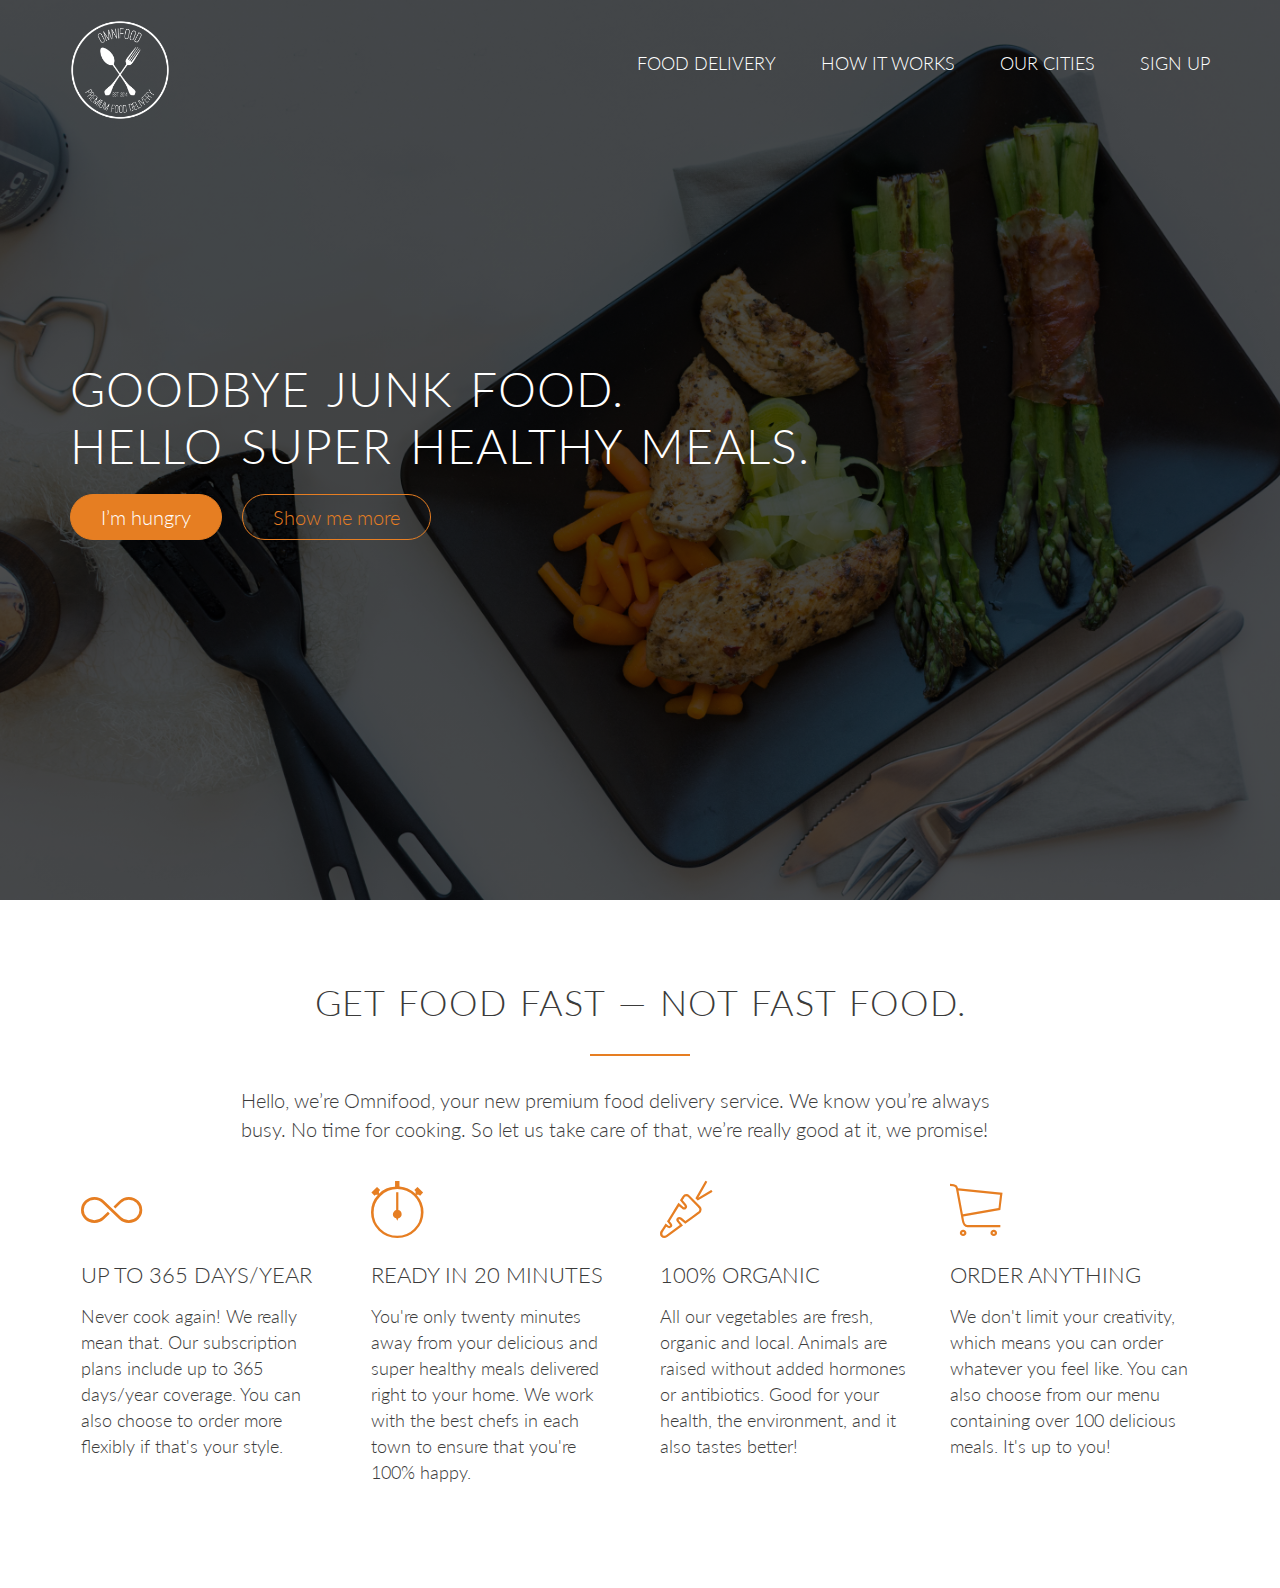
==== commit 8caf8848: "add section one and add style and icon for section" ====
--- a/index.html
+++ b/index.html
@@ -4,6 +4,7 @@
         <meta charset="utf-8">
         <link rel="stylesheet" type="text/css" href="vendors/css/normalize.css">
         <link rel="stylesheet" type="text/css" href="vendors/css/grid.css">
+        <link rel="stylesheet" type="text/css" href="vendors/css/ionicons.min.css">
         <link rel="stylesheet" type="text/css" href="resources/css/style.css">
         <link href="https://fonts.googleapis.com/css?family=Lato" rel="stylesheet">
         <title>Omnifood</title>
@@ -11,6 +12,18 @@
 
     <body>
         <header>
+            <nav>
+                <div class="row">
+                    <img src="resources/img/logo-white.png" alt="Omnifood logo" class="logo">
+                    <ul class="main-nav">
+                        <li><a href="#">Food delivery</a></li>
+                        <li><a href="#">How it works</a></li>
+                        <li><a href="#">Our cities</a></li>
+                        <li><a href="#">Sign up</a></li>
+                    </ul>
+                </div>
+            </nav>
+
             <div class="hero-text-box">
                 <h1>Goodbye junk food.<br>Hello super healthy meals.</h1>
                 <a class="btn btn-full" href="#">I’m hungry</a>
@@ -19,6 +32,47 @@
 
         </header>
 
+        <section class="section-features">
+            <div class="row">
+                <h2>Get food fast &mdash; not fast food.</h2>
+                <p class="long-copy">
+                    Hello, we’re Omnifood, your new premium food delivery service. We know you’re always busy. No time for cooking. So let us take care of that, we’re really good at it, we promise!
+                </p>
+            </div>
+
+            <div class="row">
+                <div class="col span-1-of-4 box">
+                    <i class="ion-ios-infinite-outline icon-big"></i>
+                    <h3>Up to 365 days/year</h3>
+                    <p>
+                        Never cook again! We really mean that. Our subscription plans include up to 365 days/year coverage. You can also choose to order more flexibly if that's your style.
+                    </p>
+                </div>
+                <div class="col span-1-of-4 box">
+                    <i class="ion-ios-stopwatch-outline icon-big"></i>
+                    <h3>Ready in 20 minutes</h3>
+                    <p>
+                        You're only twenty minutes away from your delicious and super healthy meals delivered right to your home. We work with the best chefs in each town to ensure that you're 100% happy.
+                    </p>
+                </div>
+                <div class="col span-1-of-4 box">
+                    <i class="ion-ios-nutrition-outline icon-big"></i>
+                    <h3>100% organic</h3>
+                    <p>
+                        All our vegetables are fresh, organic and local. Animals are raised without added hormones or antibiotics. Good for your health, the environment, and it also tastes better!
+                    </p>
+                </div>
+                <div class="col span-1-of-4 box">
+                    <i class="ion-ios-cart-outline icon-big"></i>
+                    <h3>Order anything</h3>
+                    <p>
+                        We don't limit your creativity, which means you can order whatever you feel like. You can also choose from our menu containing over 100 delicious meals. It's up to you!
+                    </p>
+                </div>
+            </div>
+
+        </section>
+
 
     </body>
 
--- a/resources/css/style.css
+++ b/resources/css/style.css
@@ -1,3 +1,11 @@
+/*
+ORANGE COLOR = e67e22
+*/
+
+/* ----------------------------- */
+/* BASIC SETUP */
+/* ----------------------------- */
+
 * {
     margin: 0;
     padding: 0;
@@ -13,24 +21,29 @@
     text-rendering: optimizeLegibility;
 }
 
+/* ----------------------------- */
+/* REUSEABLE COMPONENT */
+/* ----------------------------- */
+
 .row {
     max-width: 1140px;
     margin: 0 auto;
 }
 
-header {
-    background-image: linear-gradient(rgba(0, 0, 0, 0.7), rgba(0, 0, 0, 0.7)), url(img/hero.jpg);
-    background-size: cover;
-    background-position: center;
-    height: 100vh;
+section {
+    padding: 80px 0;
 }
 
-.hero-text-box {
-    position: absolute;
-    width: 1140px;
-    top: 50%;
-    left: 50%;
-    transform: translate(-50%, -50%);
+.box {
+    padding: 1%;
+}
+
+/* ------- HEADING ------- */
+h1,
+h2,
+h3 {
+    font-weight: 300;
+    text-transform: uppercase;
 }
 
 h1 {
@@ -38,12 +51,54 @@
     margin-bottom: 20px;
     color: #fff;
     font-size: 240%;
-    font-weight: 300;
-    text-transform: uppercase;
+    word-spacing: 4px;
     letter-spacing: 1px;
-    word-spacing: 4px;
 }
 
+h2 {
+    font-size: 180%;
+    word-spacing: 2px;
+    text-align: center;
+    margin-bottom: 30px;
+    letter-spacing: 1px;
+}
+
+h3 {
+    font-size: 110%;
+    margin-bottom: 15px;
+}
+
+h2:after {
+    display: block;
+    height: 2px;
+    background-color: #e67e22;
+    content: " ";
+    width: 100px;
+    margin: 0 auto;
+    margin-top: 30px;
+}
+
+/* ------- PARAGRAPHS ------- */
+.long-copy {
+    line-height: 145%;
+    width: 70%;
+    margin-left: 15%
+}
+
+.box p {
+    font-size: 90%;
+    line-height: 145%
+}
+
+/* ------- ICONS ------- */
+.icon-big {
+    font-size: 350%;
+    display: block;
+    color: #e67e22;
+    margin-bottom: 10px;
+}
+
+/* ------- BUTTONS ------- */
 .btn:link,
 .btn:visited {
     display: inline-block;
@@ -83,3 +138,58 @@
     border: 1px solid #e67e22;
     color: #fff;
 }
+
+/* ----------------------------- */
+/* HEADER */
+/* ----------------------------- */
+
+header {
+    background-image: linear-gradient(rgba(0, 0, 0, 0.7), rgba(0, 0, 0, 0.7)), url(img/hero.jpg);
+    background-size: cover;
+    background-position: center;
+    height: 100vh;
+}
+
+.hero-text-box {
+    position: absolute;
+    width: 1140px;
+    top: 50%;
+    left: 50%;
+    transform: translate(-50%, -50%);
+}
+
+.logo {
+    height: 100px;
+    width: auto;
+    float: left;
+    margin-top: 20px;
+}
+
+.main-nav {
+    float: right;
+    list-style: none;
+    margin-top: 50px;
+}
+
+.main-nav li {
+    display: inline-block;
+    margin-left: 40px;
+}
+
+.main-nav li a:link,
+.main-nav li a:visited {
+    padding: 8px 0;
+    color: #fff;
+    text-decoration: none;
+    text-transform: uppercase;
+    font-size: 90%;
+    border-bottom: 2px solid transparent;
+    transition: border-bottom 0.2s;
+}
+
+.main-nav li a:hover,
+.main-nav li a:active {
+    border-bottom: 2px solid #e67e22;
+}
+
+
